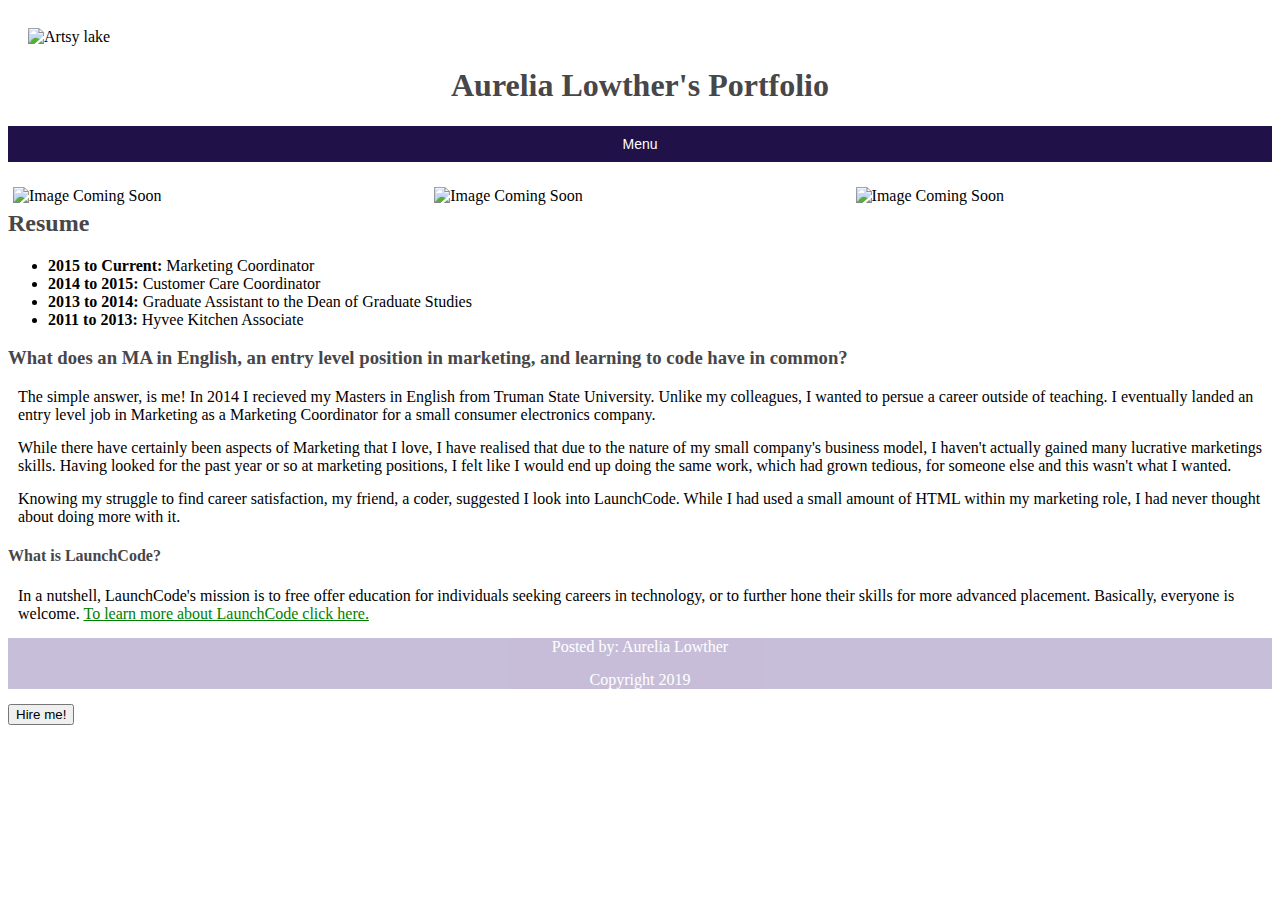
==== index.html @ d3f14e18 "Add more bootstrap" ====
<!DOCTYPE html>
<html>
<head>
    <meta charset="utf-8">
    <meta http-equiv="X-UA-Compatible" content="IE=edge">
    <title>Aurelia Lowther's Portfolio</title>
    <meta name="viewport" content="width=device-width, initial-scale=1">
    <link rel="stylesheet" type="text/css" href="main.css">
    <script src="main.js"></script>
</head>
<main>
    <body>
        <div class="container">
            <img src="lacey-header.jpg" alt="Artsy lake" class="image">
                <div class="overlay">
                    <div class="text">Welcome</div>
                </div>
        </div>

       <div>
            <h1>Aurelia Lowther's Portfolio</h1>
        </div>
    <div class="dropdown">
        <button class="dropbtn">Menu</button>
            <div class="dropdown-content">
                <a href="resume.html">Resume</a>
                <a href="https://spark.adobe.com/page/kGizanuwdjwL8/">Creative Portfolio</a>
                <a href="#about">About</a>
            </div>
    </div>

    <div class="row">
        <div class="column">
            <img src="image-coming-soon-1.jpg" alt="Image Coming Soon" style="width:100%">
        </div>
        <div class="column">
            <img src="image-coming-soon-1.jpg" alt="Image Coming Soon" style="width:100%">
         </div>
         <div class="column">
                <img src="image-coming-soon-1.jpg" alt="Image Coming Soon" style="width:100%">
        </div>
    

      <h2>Resume</h2>

        <div>
    <ul>
        <li><b>2015 to Current:</b> Marketing Coordinator </li>
        <li><b>2014 to 2015:</b> Customer Care Coordinator</li>
        <li><b>2013 to 2014:</b> Graduate Assistant to the Dean of Graduate Studies</li>
        <li><b>2011 to 2013:</b> Hyvee Kitchen Associate</li>
    </ul>
        </div>
    <div>
    <h3>What does an MA in English, an entry level position in marketing, and learning to code have in common?</h3>
    </div>
   <div>
       <p>The simple answer, is me! In 2014 I recieved my Masters in English from Truman State
    University. Unlike my colleagues, I wanted to persue a career outside
    of teaching. I eventually landed an entry level job in Marketing as 
    a Marketing Coordinator for a small consumer electronics company.
    </p>
    </div>

    <div>
      <p>While there have certainly been aspects of Marketing that I love, I have realised that due to the nature
    of my small company's business model, I haven't actually gained many lucrative marketings skills. 
    Having looked for the past year or so at marketing positions, I felt like I would
    end up doing the same work, which had grown tedious, for someone else and this
    wasn't what I wanted. </p>
    </div>

    <p> Knowing my struggle to find career satisfaction, my friend, a coder, suggested I look into
        LaunchCode. While I had used a small amount of HTML within my marketing role, I had never
        thought about doing more with it. 
    </p>
    <div>
    <article>
        <h4>What is LaunchCode?</h4>
        <p>In a nutshell, LaunchCode's mission is to free offer
        education for individuals seeking careers in technology, 
        or to further hone their skills for more advanced placement.
        Basically, everyone is welcome. 
        <a href="https://www.launchcode.org/about">To learn more about LaunchCode click here.</a>
        </p>
    </article>  
    </div>
    <div class="footer">
         <p>Posted by: Aurelia Lowther </p>
         <p>Copyright 2019</p>
    </div>

        <button type="button"
        onclick="alert('If you would like to hire me, please visit my contact info in the  navigation menu. I look forward to hearing from you!')">Hire me!</button>
    </body>
</main>


</html>
---- main.css ----
/* main.css */


	body {
		background-color:#CCCCC;
	}

	h1 {
        color:#474649;
        text-align: center;
    }
    
    h2 {
        color: #474649;
    }
    h3 {
        color: #474649;
    }
    h4{
        color: #474649;
    }
    h5{
        color: #474649;
    }
    h6{
        color: #474649;
    }
    h7{
        color: #474649;
    }

    a {
        color: green;
    }

    p {
        margin: 10px 10px 15px;
    }

    .container {
        position: relative;
        width: 100%;
        padding-top: 20px;
        padding-right: 20px;
        padding-left: 20px;
      }
      
      .image {
        display: block;
        width: 100%;
        height: auto;
      }
      
      .overlay {
        position: absolute;
        top: 0;
        bottom: 0;
        left: 0;
        right: 0;
        height: 100%;
        width: 100%;
        opacity: 0;
        transition: .5s ease;
        background-color: #201149;
      }
      
      .container:hover .overlay {
        opacity: 1;
      }
      
      .text {
        color: white;
        font-size: 20px;
        position: absolute;
        top: 50%;
        left: 50%;
        -webkit-transform: translate(-50%, -50%);
        -ms-transform: translate(-50%, -50%);
        transform: translate(-50%, -50%);
        text-align: center;
      }

      .dropbtn {
          background-color:#201149;
          width: 100%;
          color: white;
          padding: 10px;
          font-size: 14px;
          border: none;
          cursor: pointer;
      }

      .dropdown {
          position: relative;
          display: flex;
          justify-content: center;
      }

      .dropdown-content {
          display: none;
          position: absolute;
          background-color: #f9f9f9;
          min-width: 160px;
          box-shadow: 0px 8px 16px 0px rgba(0,0,0,0.2);
          z-index: 1;
      }

      .dropdown-content a {
          color: black;
          padding; 16px 16px;
          text-decoration: none;
          display: block;
      }

      .dropdown-content a:hover {
          background-color: #f1f1f1;
        }

      .dropdown:hover .dropdown-content {
          display: block;
      }
      .dropdown:hover .dropbtn {
          background-color: #907eb5;
          display: flex;
      }

      * {
          box-sizing: border-box;
      }
      
      .column {
          float: left;
          width: 33.33%;
          padding: 5px;
      }

      .row::after {
          content: "";
          clear: both;
          display: table;
      }

      .footer {
          position: relative;
          left: 0;
          bottom: 0;
          width: 100%;
          background-color: #907eb5;
          opacity: .5;
          color: white;
          text-align: center;
      }
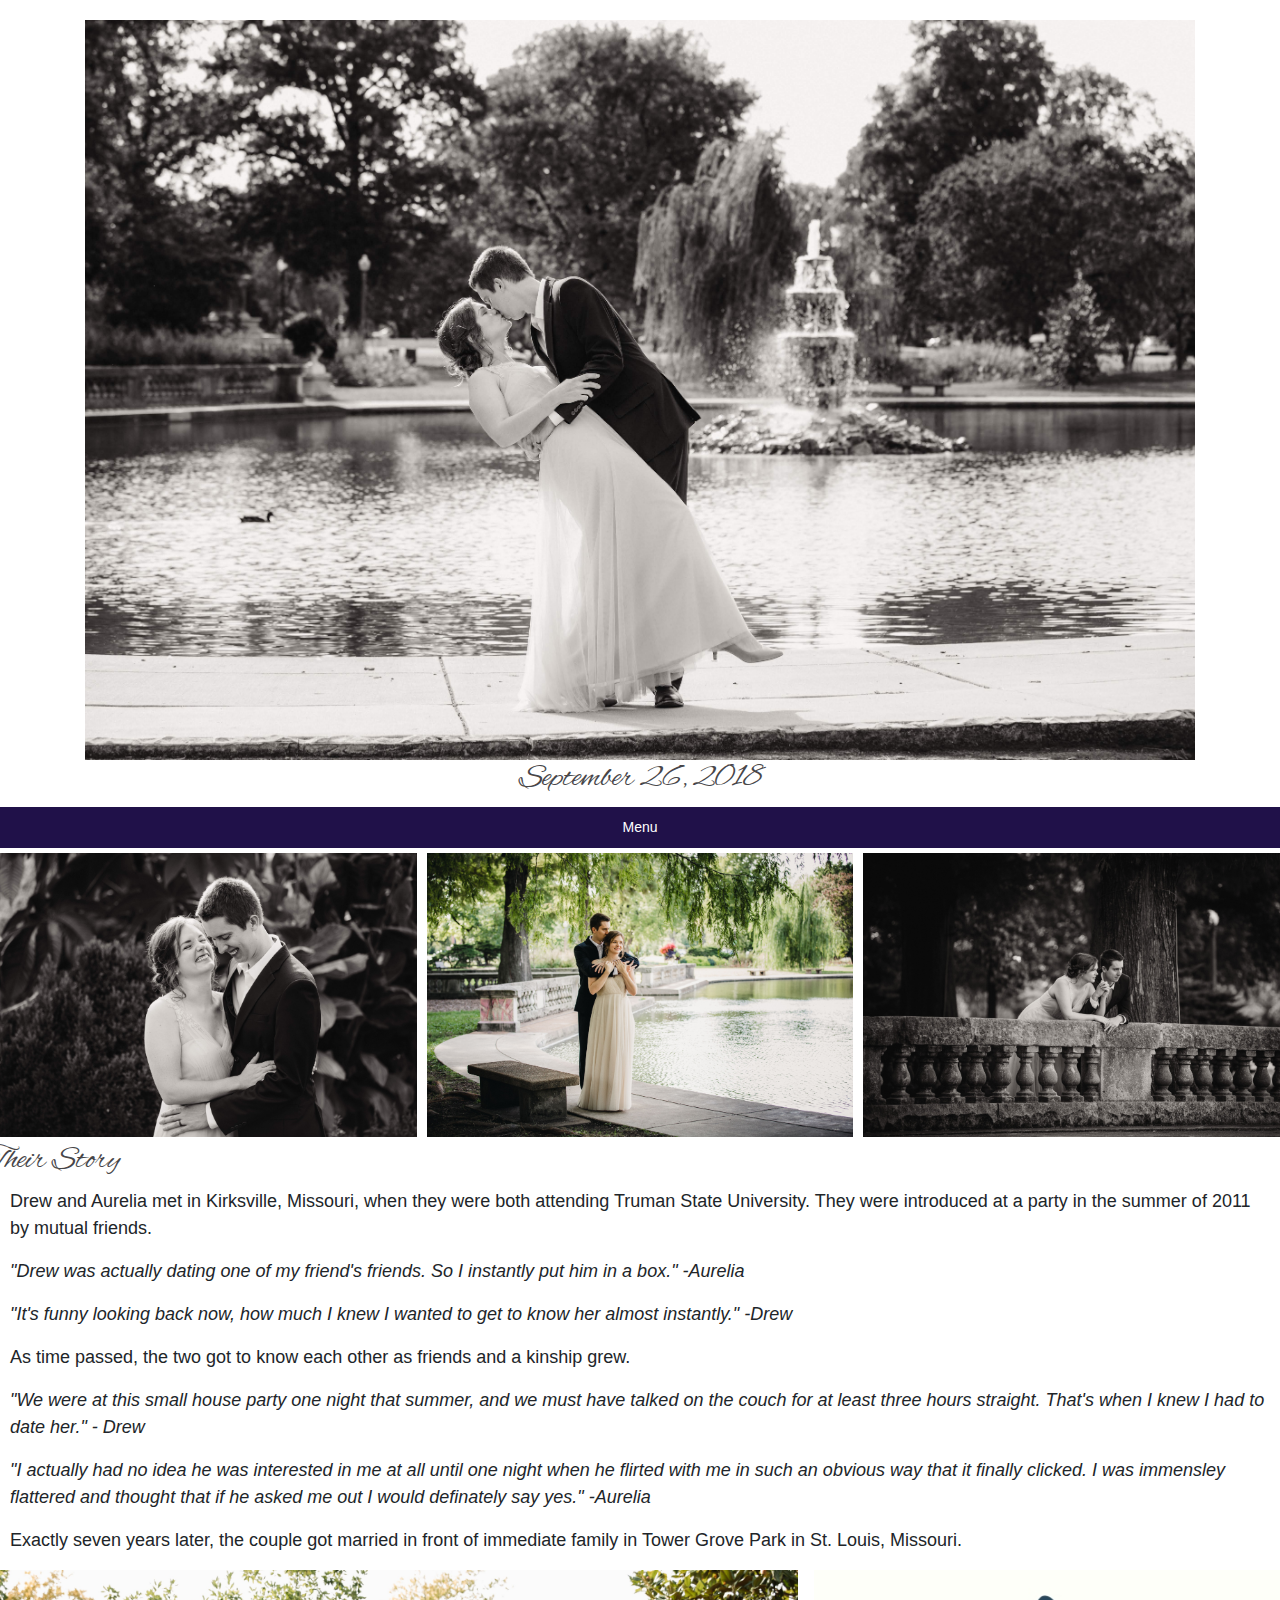
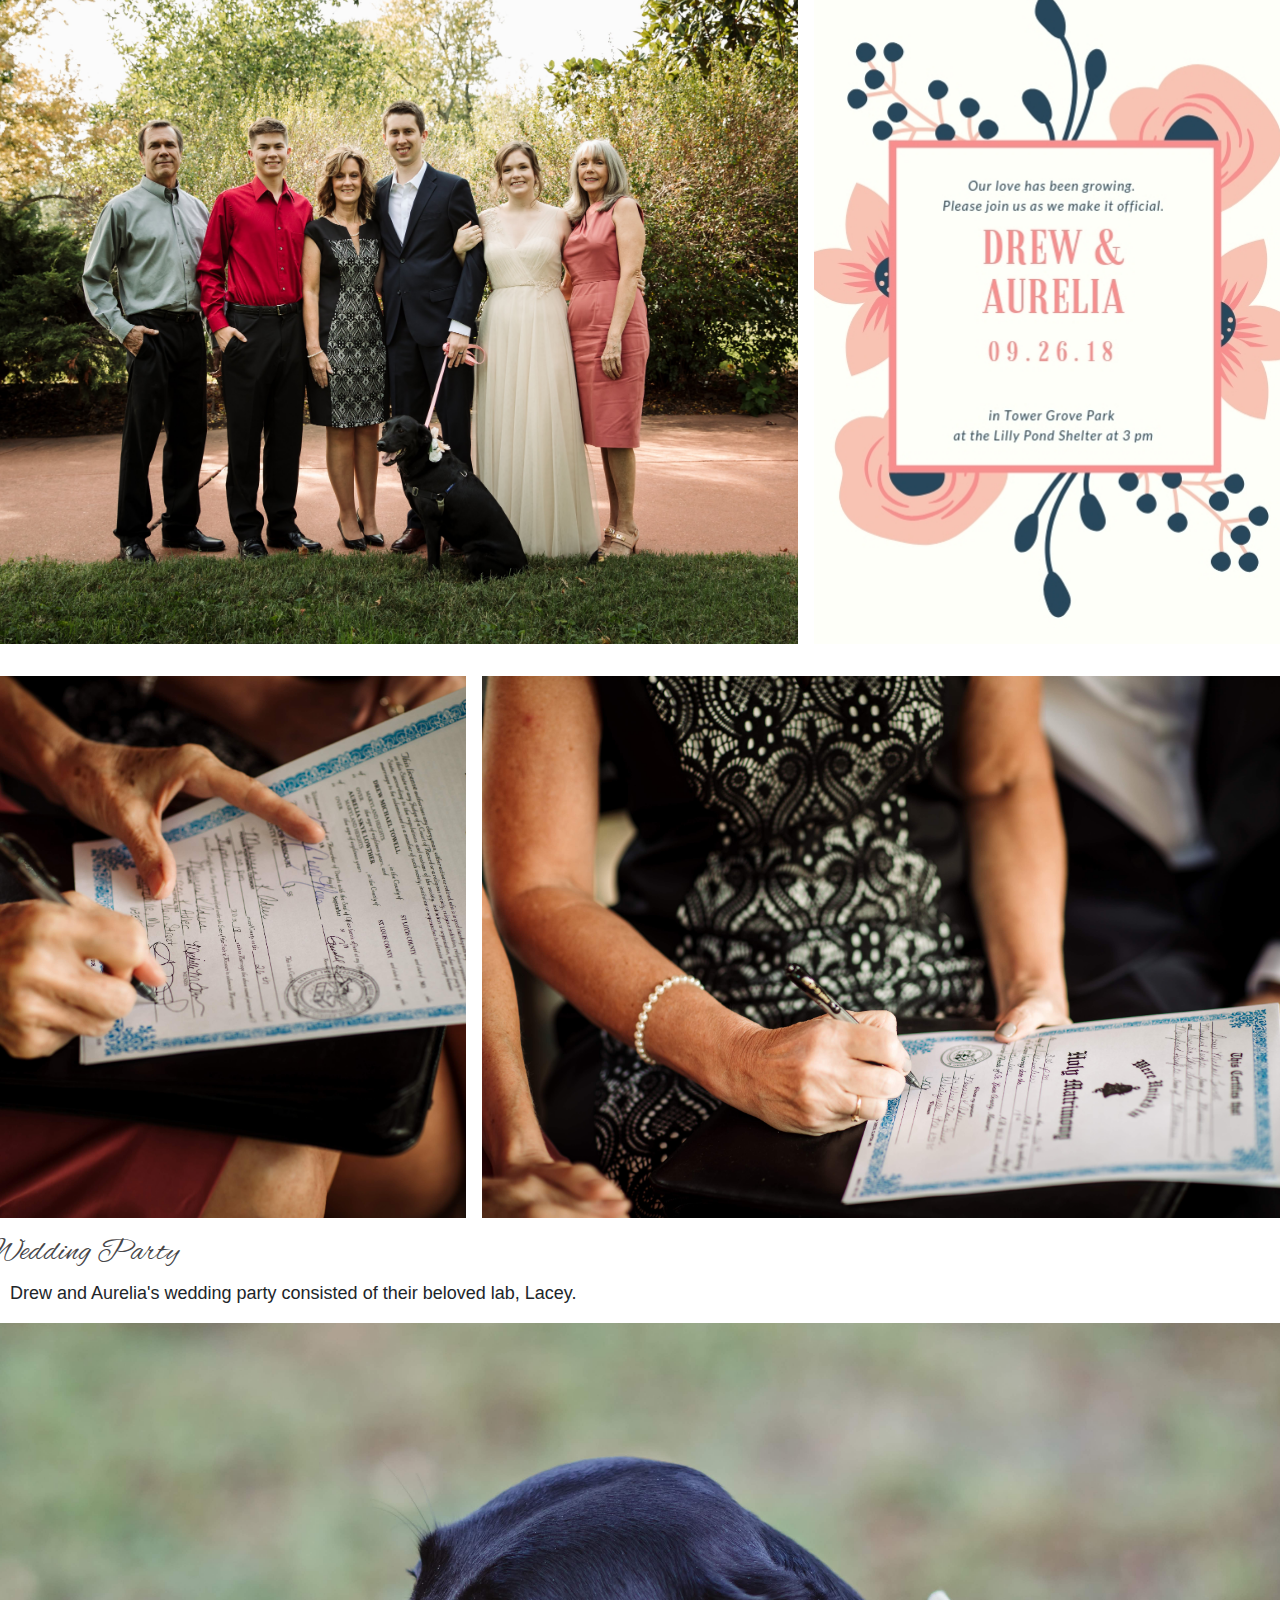
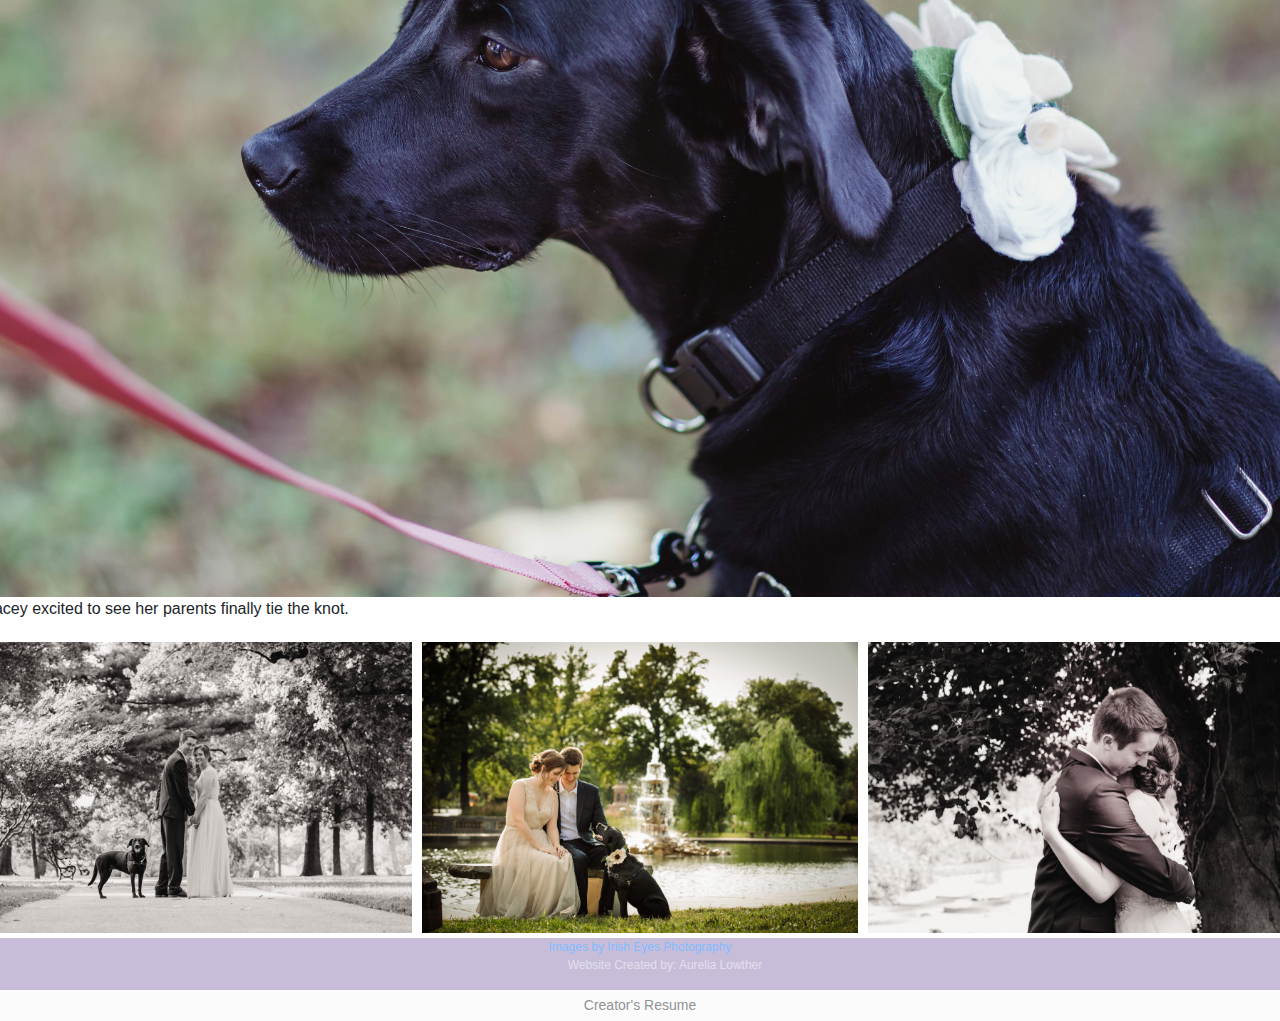
==== commit b221f48d: "Change portfolio button to bootstrap and add shrink to css grid" ====
--- a/index.html
+++ b/index.html
@@ -6,92 +6,105 @@
     <title>Aurelia Lowther's Portfolio</title>
     <meta name="viewport" content="width=device-width, initial-scale=1">
     <link rel="stylesheet" type="text/css" href="main.css">
+    <link href='https://fonts.googleapis.com/css?family=Alex Brush' rel='stylesheet'>
+    <link rel="stylesheet" href="https://stackpath.bootstrapcdn.com/bootstrap/4.3.1/css/bootstrap.min.css" integrity="sha384-ggOyR0iXCbMQv3Xipma34MD+dH/1fQ784/j6cY/iJTQUOhcWr7x9JvoRxT2MZw1T" crossorigin="anonymous">
     <script src="main.js"></script>
 </head>
 <main>
     <body>
         <div class="container">
-            <img src="lacey-header.jpg" alt="Artsy lake" class="image">
+            <img src="AureliaandDrewWedding-175.jpg" alt="Wedding" class="image">
                 <div class="overlay">
-                    <div class="text">Welcome</div>
+                    <div class="text">Drew & Aurelia</div>
                 </div>
         </div>
 
        <div>
-            <h1>Aurelia Lowther's Portfolio</h1>
+            <h2 class="title">September 26, 2018</h2>
         </div>
     <div class="dropdown">
         <button class="dropbtn">Menu</button>
             <div class="dropdown-content">
-                <a href="resume.html">Resume</a>
-                <a href="https://spark.adobe.com/page/kGizanuwdjwL8/">Creative Portfolio</a>
-                <a href="#about">About</a>
+                <a href="#story">Their Story</a>
+                <a href="#pics">Photos</a>
+                <a href="#party">Wedding Party</a>
             </div>
     </div>
-
+        
+                </div>
+            </body>
+        </html>
     <div class="row">
         <div class="column">
-            <img src="image-coming-soon-1.jpg" alt="Image Coming Soon" style="width:100%">
+            <img src="AureliaandDrewWedding-123.jpg" alt="Wedding Smiles" style="width:100%">
         </div>
         <div class="column">
-            <img src="image-coming-soon-1.jpg" alt="Image Coming Soon" style="width:100%">
+            <img src="AureliaandDrewWedding-219.jpg" alt="So Much Love" style="width:100%">
          </div>
          <div class="column">
-                <img src="image-coming-soon-1.jpg" alt="Image Coming Soon" style="width:100%">
+                <img src="AureliaandDrewWedding-186.jpg" alt="Newly Weds Holding Hands" style="width:100%">
         </div>
     
 
-      <h2>Resume</h2>
+      <h2 id="story">Their Story</h2>
 
-        <div>
-    <ul>
-        <li><b>2015 to Current:</b> Marketing Coordinator </li>
-        <li><b>2014 to 2015:</b> Customer Care Coordinator</li>
-        <li><b>2013 to 2014:</b> Graduate Assistant to the Dean of Graduate Studies</li>
-        <li><b>2011 to 2013:</b> Hyvee Kitchen Associate</li>
-    </ul>
+        <div class="story">
+            <p>Drew and Aurelia met in Kirksville, Missouri, when they were both attending Truman State University. They were introduced at a party in the summer of 2011 by mutual friends.</p>
+            <p><i>"Drew was actually dating one of my friend's friends. So I instantly put him in a box." -Aurelia</i></p>
+            <p><i>"It's funny looking back now, how much I knew I wanted to get to know her almost instantly." -Drew</i></p>
+            <p>As time passed, the two got to know each other as friends and a kinship grew. 
+            </p>
+            <p><i>"We were at this small house party one night that summer, and we must have talked on the couch for at least three hours straight. That's when I knew I had to date her." - Drew</i></p>
+            <p><i>"I actually had no idea he was interested in me at all until one night when he flirted with me in such an obvious way that it finally clicked. I was immensley flattered and thought that if he asked me out I would definately say yes." -Aurelia</i></p>
+            <p>Exactly seven years later, the couple got married in front of immediate family in Tower Grove Park in St. Louis, Missouri.</p>
         </div>
-    <div>
-    <h3>What does an MA in English, an entry level position in marketing, and learning to code have in common?</h3>
+    <div class="container2">
+        <div class="gallery" id="pics">
+         <figure class="gallery-item gallery-item--1">
+            <img src="AureliaandDrewWedding-83.jpg" class="gallery-image">
+           
+         </figure>
+         <figure class="gallery-item gallery-item--2">
+            <img src="wed-invite.jpg" class="gallery-image">
+          
+         </figure>
+         <figure class="gallery-item gallery-item--3">
+            <img src="AureliaandDrewWedding-99.jpg" class="gallery-image">
+    
+         </figure>
+         <figure class="gallery-item gallery-item--4">
+                <img src="AureliaandDrewWedding-95.jpg" class="gallery-image">
+         </figure>
+        </div>
     </div>
-   <div>
-       <p>The simple answer, is me! In 2014 I recieved my Masters in English from Truman State
-    University. Unlike my colleagues, I wanted to persue a career outside
-    of teaching. I eventually landed an entry level job in Marketing as 
-    a Marketing Coordinator for a small consumer electronics company.
-    </p>
+<div>
+    <h2 id="party">Wedding Party</h2>
+    <p>Drew and Aurelia's wedding party consisted of their beloved lab, Lacey.</p>
+    <figure>
+        <img src="AureliaandDrewWedding-306.jpg" alt="Lacey, black lab" style="width:100%">
+        <figcaption>Lacey excited to see her parents finally tie the knot.</figcaption>
+    </figure>
+</div>
+    
+
+    <div class="row">
+            <div class="column">
+                <img src="AureliaandDrewWedding-280.jpg" alt="Wedding Smiles" style="width:100%">
+            </div>
+            <div class="column">
+                <img src="AureliaandDrewWedding-154.jpg" alt="Wedding Couple and Dog" style="width:100%">
+             </div>
+             <div class="column">
+                    <img src="AureliaandDrewWedding-30.jpg" alt="Post-nuptuals hug" style="width:100%">
+             </div>
     </div>
 
-    <div>
-      <p>While there have certainly been aspects of Marketing that I love, I have realised that due to the nature
-    of my small company's business model, I haven't actually gained many lucrative marketings skills. 
-    Having looked for the past year or so at marketing positions, I felt like I would
-    end up doing the same work, which had grown tedious, for someone else and this
-    wasn't what I wanted. </p>
-    </div>
-
-    <p> Knowing my struggle to find career satisfaction, my friend, a coder, suggested I look into
-        LaunchCode. While I had used a small amount of HTML within my marketing role, I had never
-        thought about doing more with it. 
-    </p>
-    <div>
-    <article>
-        <h4>What is LaunchCode?</h4>
-        <p>In a nutshell, LaunchCode's mission is to free offer
-        education for individuals seeking careers in technology, 
-        or to further hone their skills for more advanced placement.
-        Basically, everyone is welcome. 
-        <a href="https://www.launchcode.org/about">To learn more about LaunchCode click here.</a>
-        </p>
-    </article>  
-    </div>
     <div class="footer">
-         <p>Posted by: Aurelia Lowther </p>
-         <p>Copyright 2019</p>
-    </div>
-
-        <button type="button"
-        onclick="alert('If you would like to hire me, please visit my contact info in the  navigation menu. I look forward to hearing from you!')">Hire me!</button>
+        <div>
+            <a href="http://photosbyirisheyes.com/">Images by Irish Eyes Photography</a>
+        </div> 
+            <p class="footer">Website Created by: Aurelia Lowther</p>
+        <a href="resume.html" class="btn btn-light btn-sm btn-block" role="button">Creator's Resume</button></a>
     </body>
 </main>
 
--- a/main.css
+++ b/main.css
@@ -1,42 +1,37 @@
 /* main.css */
 
 
-	body {
-		background-color:#CCCCC;
+	.title {
+        font-family: "Alex Brush"; 
+        text-align: center;
+        color: #474649;
 	}
-
-	h1 {
+   
+    .story {
+        font-family: Arial, Helvetica, sans-serif;
+        font-size: 18px
+    }
+
+    h1, h2, h3 {
+        color:#474649;
+        text-align: left;
+        font-family: "Alex Brush"; font-size: 33px;
+    }
+    
+    a {
+        color: #201149;
+    }
+
+    p {
+        margin: 25px 25px 30px;
+        font-family: Arial, Helvetica, sans-serif;
+        font-size: 18px
+    }
+    .our-story {
         color:#474649;
         text-align: center;
-    }
-    
-    h2 {
-        color: #474649;
-    }
-    h3 {
-        color: #474649;
-    }
-    h4{
-        color: #474649;
-    }
-    h5{
-        color: #474649;
-    }
-    h6{
-        color: #474649;
-    }
-    h7{
-        color: #474649;
-    }
-
-    a {
-        color: green;
-    }
-
-    p {
-        margin: 10px 10px 15px;
-    }
-
+        font-family: "Alex Brush"; font-size: 33px;
+    }
     .container {
         position: relative;
         width: 100%;
@@ -70,7 +65,8 @@
       
       .text {
         color: white;
-        font-size: 20px;
+        font-family: "Alex Brush"; 
+        font-size: 50px;
         position: absolute;
         top: 50%;
         left: 50%;
@@ -93,7 +89,7 @@
       .dropdown {
           position: relative;
           display: flex;
-          justify-content: center;
+          justify-content: right;
       }
 
       .dropdown-content {
@@ -107,7 +103,7 @@
 
       .dropdown-content a {
           color: black;
-          padding; 16px 16px;
+          padding: 16px 16px;
           text-decoration: none;
           display: block;
       }
@@ -142,6 +138,7 @@
 
       .footer {
           position: relative;
+          font-family: Arial, Helvetica, sans-serif;
           left: 0;
           bottom: 0;
           width: 100%;
@@ -149,4 +146,65 @@
           opacity: .5;
           color: white;
           text-align: center;
-      }+          font-size: 12px;
+      }
+      
+      .button {
+          position: relative;
+      }
+
+      .invite{
+        display: block;
+        margin-left: auto;
+        margin-right: auto;
+        width: 50%;
+        height: auto;
+      }
+     .container2:hover {
+        width: 60%;
+        margin: 2rem auto;
+        box-shadow: inset 0 0 0 10px #201149;
+        }
+      
+      .gallery {
+          display: grid;
+          grid-template-columns: repeat(8, 1fr);
+          grid-auto-rows: repeat(8, 5vw);
+          grid-gap: 1rem;
+      }
+      .gallery-image {
+          width: 100%;
+          height: 100%;
+          object-fit: cover;
+          display: block;
+      }
+
+      .gallery-item--1 {
+          grid-column-start: 1;
+          grid-column-end: 6;
+          grid-row-start: 1;
+          grid-row-end: 5;
+      }
+      .gallery-item--2 {
+        grid-column-start: 6;
+        grid-column-end: -1;
+        grid-row-start: 1;
+        grid-row-end: 5;
+    }
+    .gallery-item--3 {
+        grid-column-start: 1;
+        grid-column-end: 4;
+        grid-row-start: 5;
+        grid-row-end: 9;
+    }
+    .gallery-item--4 {
+        grid-column-start: 4;
+        grid-column-end: 9;
+        grid-row-start: 5;
+        grid-row-end: 9;
+    }
+    @media screen and (max-width: 1000px) {
+        .column {
+            width: auto;
+        }
+    }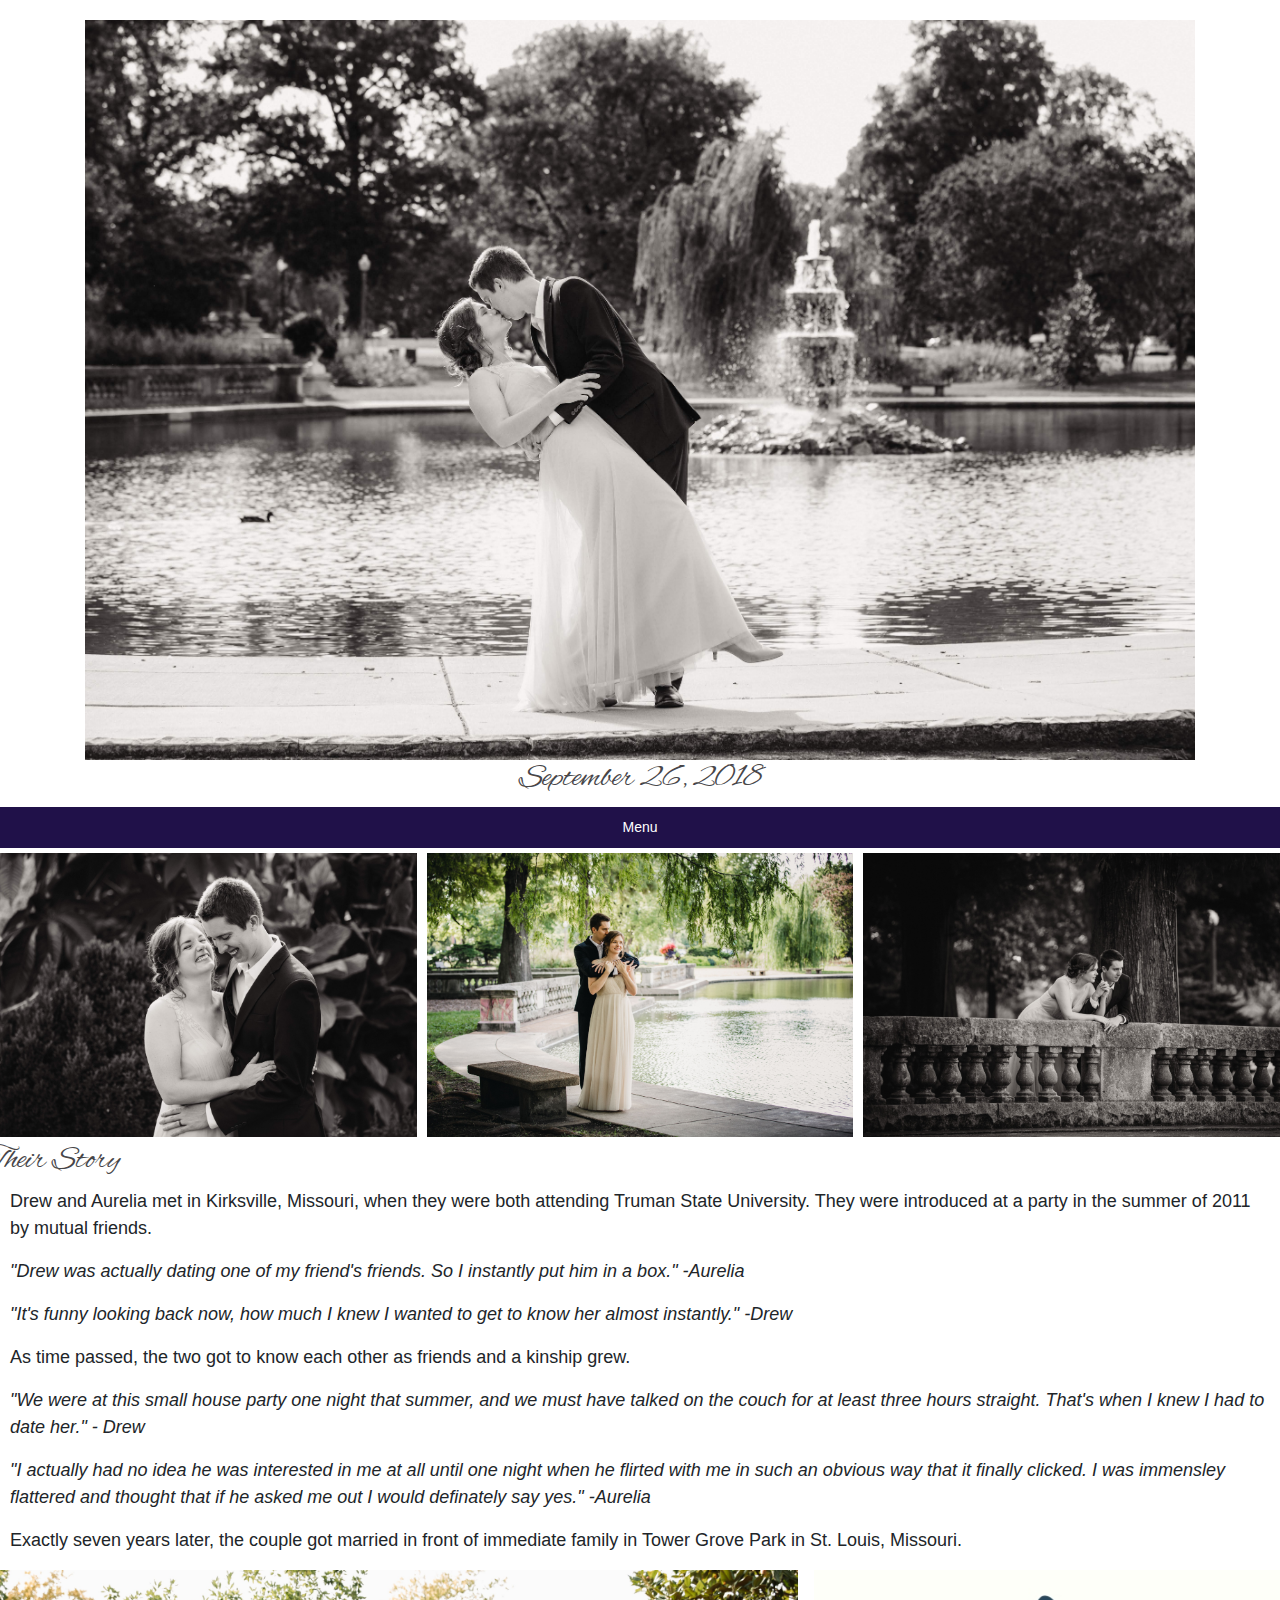
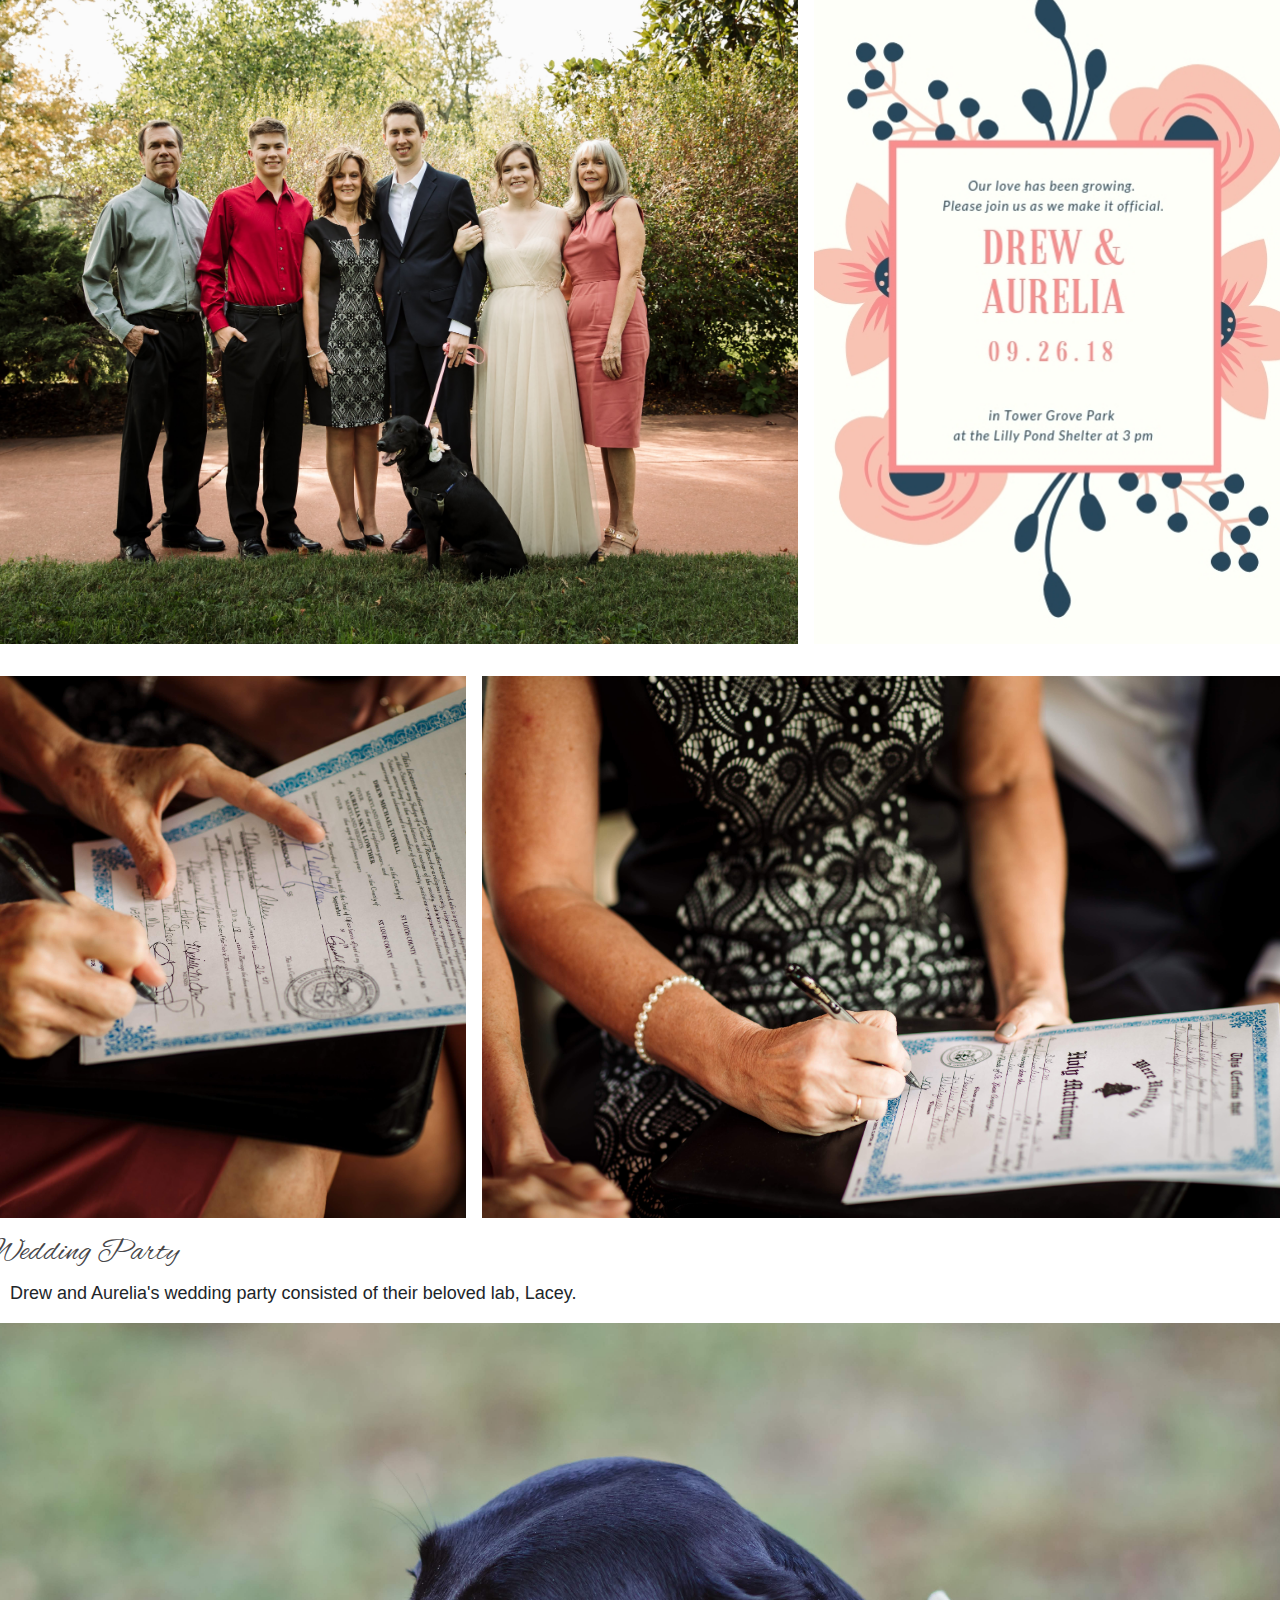
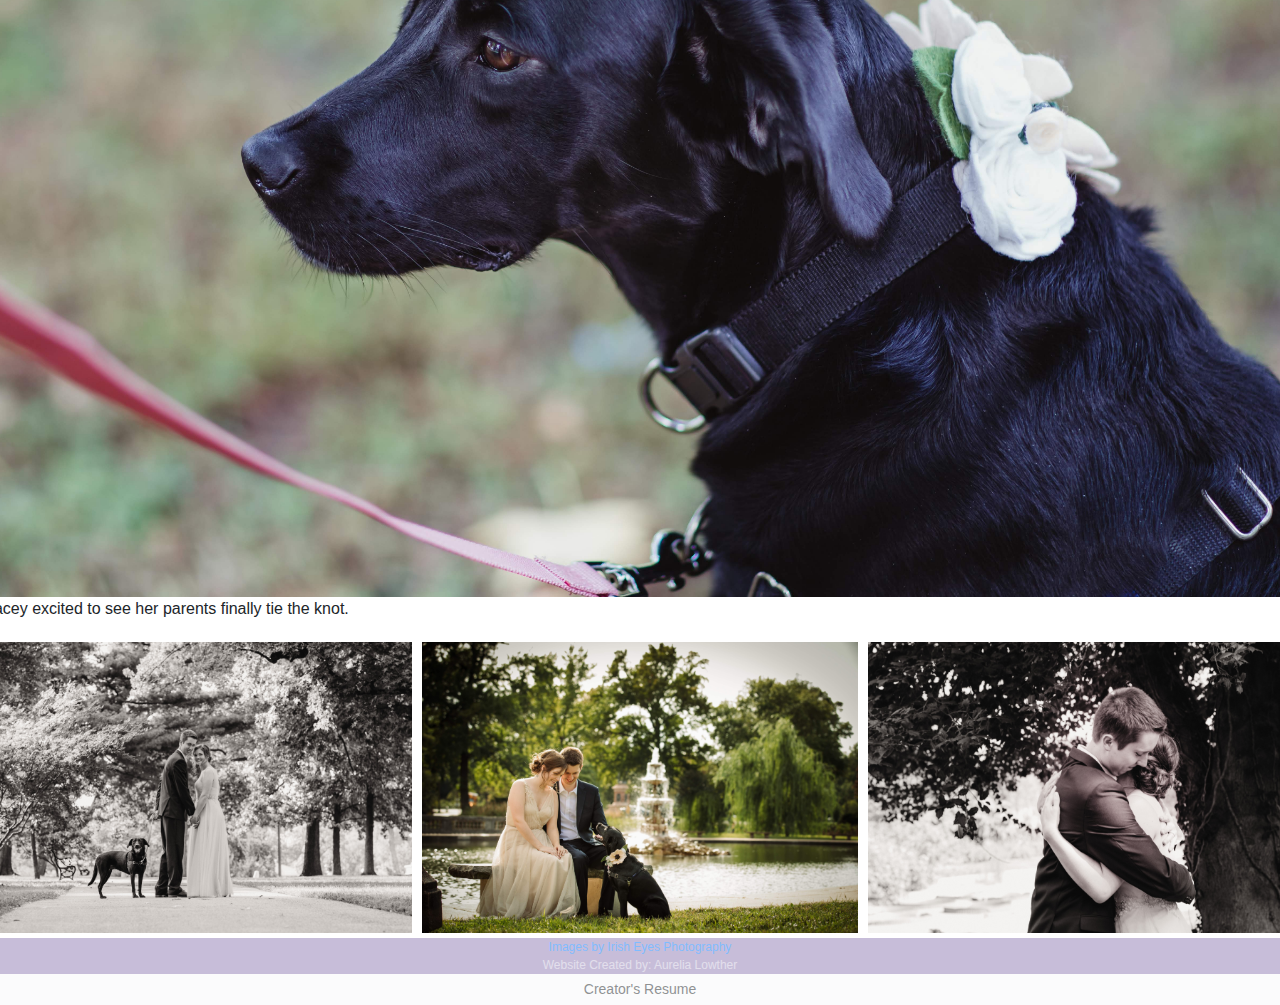
==== commit 172f17b2: "Fixed (mostly) toggle menu for sidebar" ====
--- a/index.html
+++ b/index.html
@@ -8,6 +8,7 @@
     <link rel="stylesheet" type="text/css" href="main.css">
     <link href='https://fonts.googleapis.com/css?family=Alex Brush' rel='stylesheet'>
     <link rel="stylesheet" href="https://stackpath.bootstrapcdn.com/bootstrap/4.3.1/css/bootstrap.min.css" integrity="sha384-ggOyR0iXCbMQv3Xipma34MD+dH/1fQ784/j6cY/iJTQUOhcWr7x9JvoRxT2MZw1T" crossorigin="anonymous">
+
     <script src="main.js"></script>
 </head>
 <main>
@@ -30,10 +31,7 @@
                 <a href="#party">Wedding Party</a>
             </div>
     </div>
-        
-                </div>
-            </body>
-        </html>
+
     <div class="row">
         <div class="column">
             <img src="AureliaandDrewWedding-123.jpg" alt="Wedding Smiles" style="width:100%">
@@ -102,9 +100,12 @@
     <div class="footer">
         <div>
             <a href="http://photosbyirisheyes.com/">Images by Irish Eyes Photography</a>
+            <div></div>
+            <a class="footer">Website Created by: Aurelia Lowther</a>
         </div> 
-            <p class="footer">Website Created by: Aurelia Lowther</p>
+        <div>
         <a href="resume.html" class="btn btn-light btn-sm btn-block" role="button">Creator's Resume</button></a>
+        </div>
     </body>
 </main>
 
--- a/main.css
+++ b/main.css
@@ -9,7 +9,7 @@
    
     .story {
         font-family: Arial, Helvetica, sans-serif;
-        font-size: 18px
+        font-size: 18px;
     }
 
     h1, h2, h3 {
@@ -25,7 +25,7 @@
     p {
         margin: 25px 25px 30px;
         font-family: Arial, Helvetica, sans-serif;
-        font-size: 18px
+        font-size: 18px;
     }
     .our-story {
         color:#474649;
@@ -38,15 +38,15 @@
         padding-top: 20px;
         padding-right: 20px;
         padding-left: 20px;
-      }
-      
-      .image {
+    }
+      
+    .image {
         display: block;
         width: 100%;
         height: auto;
-      }
-      
-      .overlay {
+    }
+      
+    .overlay {
         position: absolute;
         top: 0;
         bottom: 0;
@@ -57,13 +57,13 @@
         opacity: 0;
         transition: .5s ease;
         background-color: #201149;
-      }
-      
-      .container:hover .overlay {
+    }
+      
+    .container:hover .overlay {
         opacity: 1;
-      }
-      
-      .text {
+    }
+      
+    .text {
         color: white;
         font-family: "Alex Brush"; 
         font-size: 50px;
@@ -74,135 +74,142 @@
         -ms-transform: translate(-50%, -50%);
         transform: translate(-50%, -50%);
         text-align: center;
-      }
-
-      .dropbtn {
-          background-color:#201149;
-          width: 100%;
-          color: white;
-          padding: 10px;
-          font-size: 14px;
-          border: none;
-          cursor: pointer;
-      }
-
-      .dropdown {
-          position: relative;
-          display: flex;
-          justify-content: right;
-      }
-
-      .dropdown-content {
-          display: none;
-          position: absolute;
-          background-color: #f9f9f9;
-          min-width: 160px;
-          box-shadow: 0px 8px 16px 0px rgba(0,0,0,0.2);
-          z-index: 1;
-      }
-
-      .dropdown-content a {
-          color: black;
-          padding: 16px 16px;
-          text-decoration: none;
-          display: block;
-      }
-
-      .dropdown-content a:hover {
-          background-color: #f1f1f1;
-        }
-
-      .dropdown:hover .dropdown-content {
-          display: block;
-      }
-      .dropdown:hover .dropbtn {
-          background-color: #907eb5;
-          display: flex;
-      }
-
-      * {
-          box-sizing: border-box;
-      }
-      
-      .column {
-          float: left;
-          width: 33.33%;
-          padding: 5px;
-      }
-
-      .row::after {
-          content: "";
-          clear: both;
-          display: table;
-      }
-
-      .footer {
-          position: relative;
-          font-family: Arial, Helvetica, sans-serif;
-          left: 0;
-          bottom: 0;
-          width: 100%;
-          background-color: #907eb5;
-          opacity: .5;
-          color: white;
-          text-align: center;
-          font-size: 12px;
-      }
-      
-      .button {
-          position: relative;
-      }
-
-      .invite{
+    }
+
+    .dropbtn {
+        background-color:#201149;
+        width: 100%;
+        color: white;
+        padding: 10px;
+        font-size: 14px;
+        border: none;
+        cursor: pointer;
+    }
+
+    .dropdown {
+        position: fixed;
+        width: 100%;
+    }
+
+    .dropdown-content {
+        display: none;
+        position: absolute;
+        background-color: #f9f9f9;
+        min-width: 160px;
+        box-shadow: 0px 8px 16px 0px rgba(0,0,0,0.2);
+        z-index: 1;
+    }
+
+    .dropdown-content a {
+        color: black;
+        padding: 16px 16px;
+        text-decoration: none;
+        display: block;
+    }
+
+    .dropdown-content a:hover {
+        background-color: #f1f1f1;
+    }
+
+    .dropdown:hover .dropdown-content {
+        display: block;
+    }
+
+    .dropdown:hover .dropbtn {
+        background-color: #907eb5;
+        display: flex;
+    }
+
+    * {
+        box-sizing: border-box;
+    }
+      
+    .column {
+        float: left;
+        width: 33.33%;
+        padding: 5px;
+    }
+
+    .row::after {
+        content: "";
+        clear: both;
+        display: table;
+    }
+
+    .footer {
+        position: relative;
+        font-family: Arial, Helvetica, sans-serif;
+        left: 0;
+        bottom: 0;
+        top: 0;
+        width: 100%;
+        background-color: #907eb5;
+        opacity: .5;
+        color: white;
+        text-align: center;
+        font-size: 12px;
+    }
+      
+    .button {
+        position: relative;
+    }
+
+    .invite{
         display: block;
         margin-left: auto;
         margin-right: auto;
         width: 50%;
         height: auto;
-      }
-     .container2:hover {
+    }
+
+    .container2:hover {
         width: 60%;
         margin: 2rem auto;
         box-shadow: inset 0 0 0 10px #201149;
-        }
-      
-      .gallery {
-          display: grid;
-          grid-template-columns: repeat(8, 1fr);
-          grid-auto-rows: repeat(8, 5vw);
-          grid-gap: 1rem;
-      }
-      .gallery-image {
-          width: 100%;
-          height: 100%;
-          object-fit: cover;
-          display: block;
-      }
-
-      .gallery-item--1 {
-          grid-column-start: 1;
-          grid-column-end: 6;
-          grid-row-start: 1;
-          grid-row-end: 5;
-      }
-      .gallery-item--2 {
+    }
+      
+    .gallery {
+        display: grid;
+        grid-template-columns: repeat(8, 1fr);
+        grid-auto-rows: repeat(8, 5vw);
+        grid-gap: 1rem;
+    }
+
+    .gallery-image {
+        width: 100%;
+        height: 100%;
+        object-fit: cover;
+        display: block;
+    }
+
+    .gallery-item--1 {
+        grid-column-start: 1;
+        grid-column-end: 6;
+        grid-row-start: 1;
+        grid-row-end: 5;
+    }
+
+    .gallery-item--2 {
         grid-column-start: 6;
         grid-column-end: -1;
         grid-row-start: 1;
         grid-row-end: 5;
     }
+
     .gallery-item--3 {
         grid-column-start: 1;
         grid-column-end: 4;
         grid-row-start: 5;
         grid-row-end: 9;
     }
+
     .gallery-item--4 {
         grid-column-start: 4;
         grid-column-end: 9;
         grid-row-start: 5;
         grid-row-end: 9;
     }
+    
     @media screen and (max-width: 1000px) {
         .column {
             width: auto;
